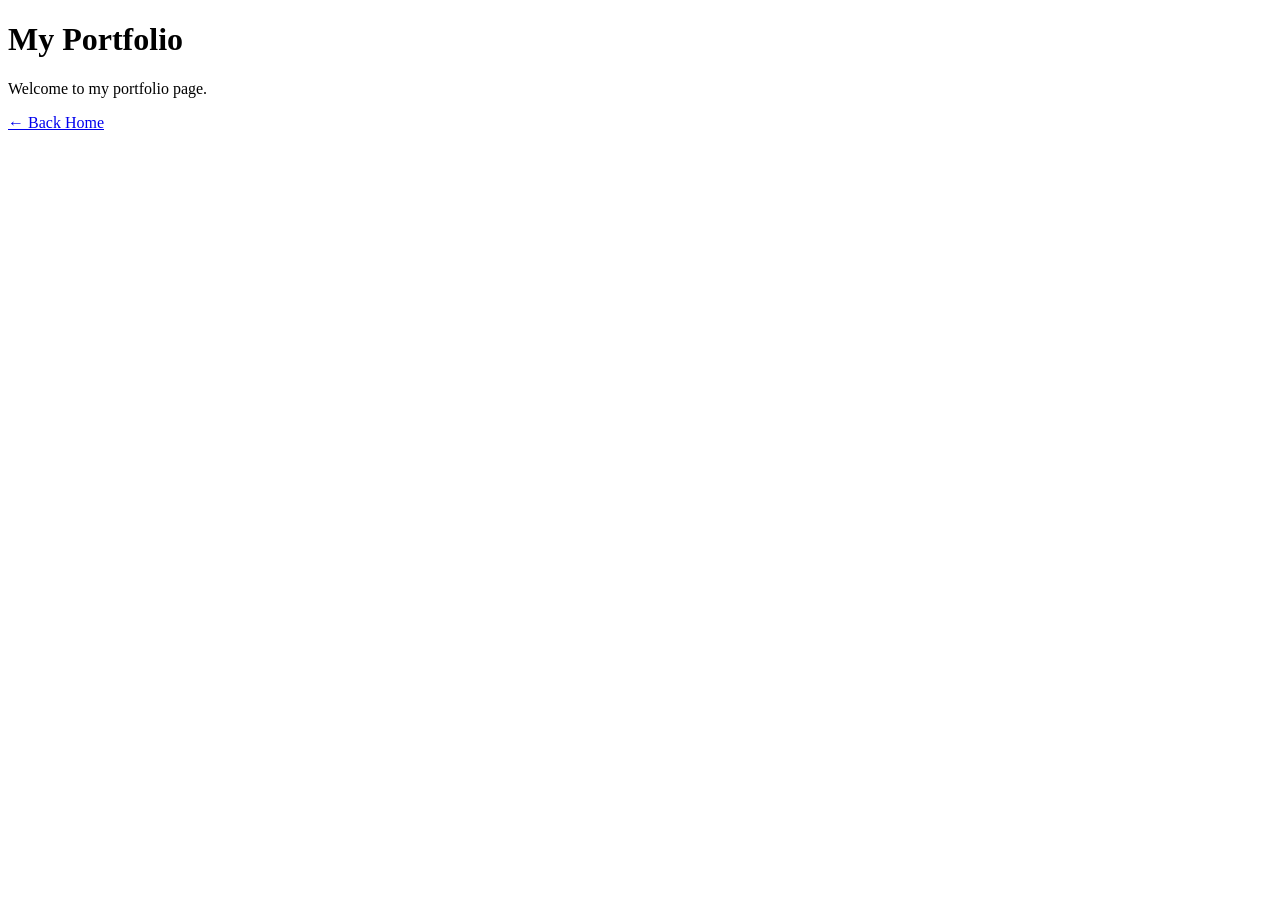
==== portfolio.html @ 26ca611a "Create portfolio.html" ====
<!DOCTYPE html>
<html>
<head>
    <title>My Portfolio</title>
    <link rel="stylesheet" href="styles.css">
</head>
<body>

    <h1>My Portfolio</h1>

    <p>Welcome to my portfolio page.</p>

    <a href="index.html">← Back Home</a>

</body>
</html>
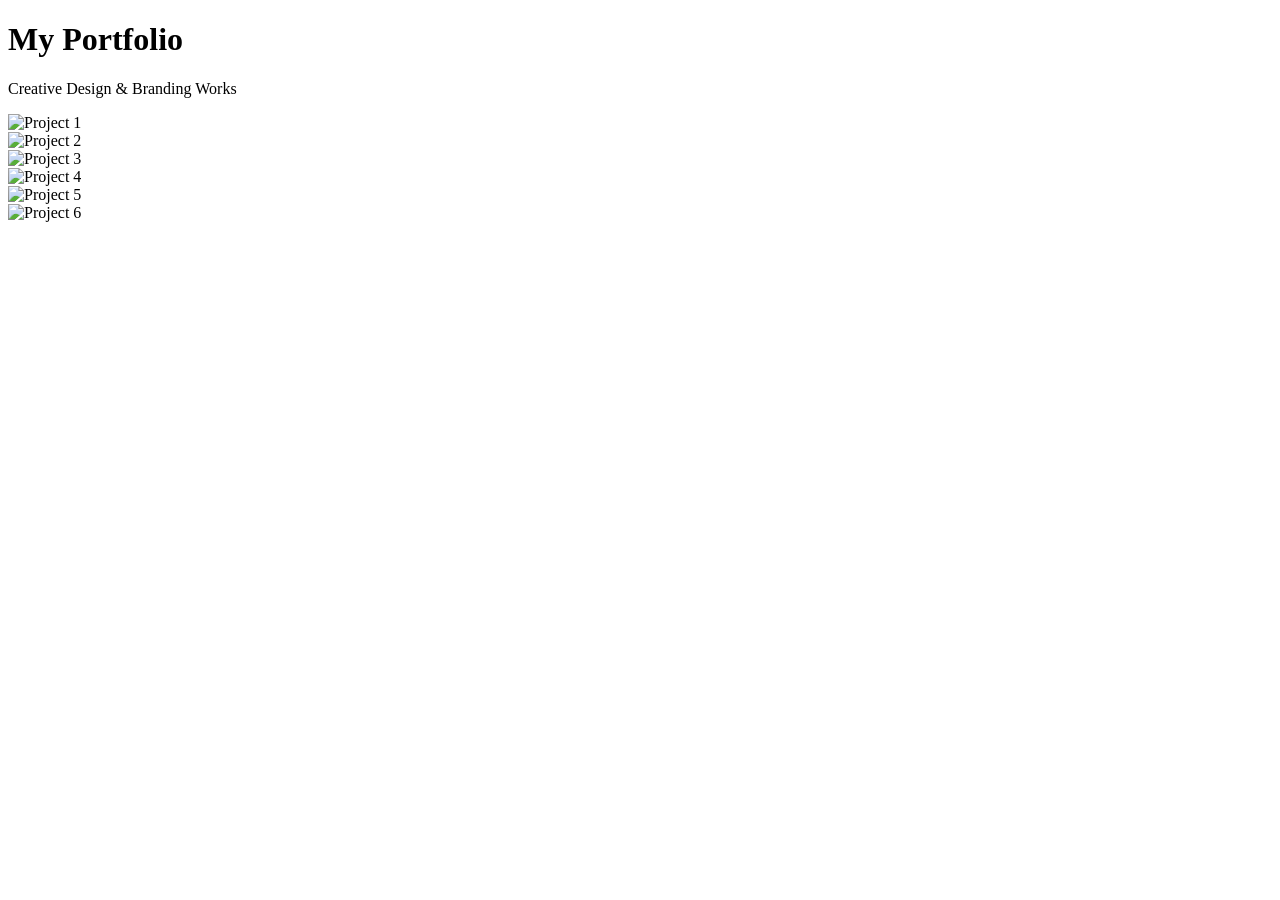
==== commit 399ce281: "Update portfolio.html" ====
--- a/portfolio.html
+++ b/portfolio.html
@@ -1,16 +1,49 @@
 <!DOCTYPE html>
-<html>
+<html lang="en">
 <head>
+    <meta charset="UTF-8">
+    <meta name="viewport" content="width=device-width, initial-scale=1.0">
     <title>My Portfolio</title>
     <link rel="stylesheet" href="styles.css">
 </head>
 <body>
 
-    <h1>My Portfolio</h1>
+    <header class="header">
+        <h1>My Portfolio</h1>
+        <p>Creative Design & Branding Works</p>
+    </header>
 
-    <p>Welcome to my portfolio page.</p>
+    <main class="portfolio-container">
 
-    <a href="index.html">← Back Home</a>
+        <div class="gallery">
+
+            <div class="item">
+                <img src="images/work1.jpg" alt="Project 1">
+            </div>
+
+            <div class="item">
+                <img src="images/work2.jpg" alt="Project 2">
+            </div>
+
+            <div class="item">
+                <img src="images/work3.jpg" alt="Project 3">
+            </div>
+
+            <div class="item">
+                <img src="images/work4.jpg" alt="Project 4">
+            </div>
+
+            <div class="item">
+                <img src="images/work5.jpg" alt="Project 5">
+            </div>
+
+            <div class="item">
+                <img src="images/work6.jpg" alt="Project 6">
+            </div>
+
+        </div>
+
+    </main>
 
 </body>
 </html>
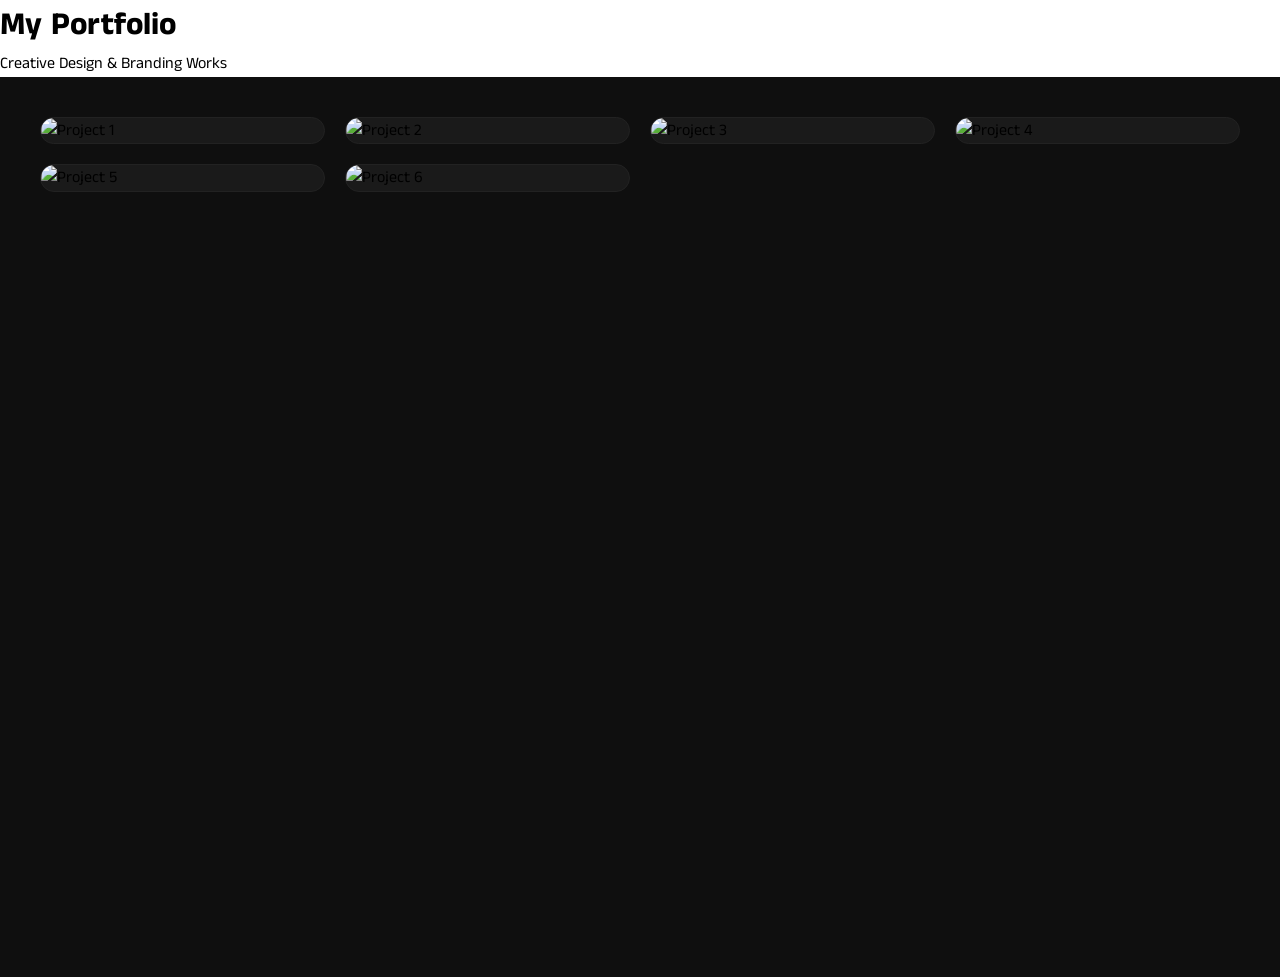
==== commit 9b4fd3a8: "Update portfolio.html" ====
--- a/portfolio.html
+++ b/portfolio.html
@@ -4,7 +4,7 @@
     <meta charset="UTF-8">
     <meta name="viewport" content="width=device-width, initial-scale=1.0">
     <title>My Portfolio</title>
-    <link rel="stylesheet" href="styles.css">
+    <link rel="stylesheet" href="style.css">
 </head>
 <body>
 
--- a/style.css
+++ b/style.css
@@ -0,0 +1,589 @@
+@import url('https://fonts.googleapis.com/css2?family=Inter:wght@400;600;700;800&family=Anton+SC&family=Anek+Tamil:wght@200;400;500;600;700&display=swap');
+
+* {
+  margin: 0;
+  padding: 0;
+  box-sizing: border-box;
+}
+
+:root {
+  --maya-green: #105D0D;
+  --maya-sage: #9EBB9D;
+  --maya-amber: #FFAA00;
+  --maya-teal: #00403F;
+  --maya-dark-green: #0A4908;
+}
+
+body {
+  font-family: 'Anek Tamil', sans-serif;
+  color: #000;
+  background: #fff;
+  line-height: 1.6;
+}
+
+/* Navbar */
+.navbar {
+  position: fixed;
+  top: 0;
+  left: 0;
+  right: 0;
+  z-index: 50;
+  background: rgba(255, 255, 255, 0.95);
+  backdrop-filter: blur(4px);
+  border-bottom: 1px solid #f3f4f6;
+}
+
+.navbar-container {
+  max-width: 1280px;
+  margin: 0 auto;
+  padding: 0 1.25rem;
+  display: flex;
+  align-items: center;
+  justify-content: space-between;
+  height: 56px;
+}
+
+.nav-left {
+  display: none;
+  align-items: center;
+  gap: 1.5rem;
+}
+
+.nav-left.active {
+  display: flex;
+}
+
+.nav-link {
+  font-family: 'Inter', sans-serif;
+  font-size: 12px;
+  font-weight: 600;
+  color: var(--maya-green);
+  text-decoration: none;
+  display: flex;
+  align-items: center;
+  gap: 0.375rem;
+  transition: color 0.3s ease;
+  letter-spacing: 0.05em;
+}
+
+.nav-link:hover {
+  color: var(--maya-amber);
+}
+
+.nav-right {
+  display: none;
+  align-items: center;
+  gap: 1.25rem;
+  margin-left: auto;
+}
+
+.nav-right.active {
+  display: flex;
+}
+
+.brand-name {
+  font-family: 'Inter', sans-serif;
+  font-size: 12px;
+  font-weight: 600;
+  color: var(--maya-green);
+  letter-spacing: 0.1em;
+}
+
+.hamburger {
+  display: flex;
+  flex-direction: column;
+  gap: 5px;
+  background: none;
+  border: none;
+  cursor: pointer;
+  margin-left: auto;
+}
+
+.hamburger span {
+  display: block;
+  width: 24px;
+  height: 2px;
+  background: var(--maya-green);
+  transition: all 0.3s ease;
+}
+
+.hamburger.active span:nth-child(1) {
+  transform: rotate(45deg) translate(9px, 9px);
+}
+
+.hamburger.active span:nth-child(2) {
+  opacity: 0;
+}
+
+.hamburger.active span:nth-child(3) {
+  transform: rotate(-45deg) translate(7px, -7px);
+}
+
+.mobile-menu {
+  display: none;
+  flex-direction: column;
+  gap: 1rem;
+  background: #fff;
+  border-top: 1px solid #f3f4f6;
+  padding: 1rem 1.25rem;
+}
+
+.mobile-menu.active {
+  display: flex;
+}
+
+.mobile-nav-link {
+  font-family: 'Inter', sans-serif;
+  font-size: 14px;
+  font-weight: 600;
+  color: var(--maya-green);
+  text-decoration: none;
+  letter-spacing: 0.05em;
+}
+
+@media (min-width: 768px) {
+  .nav-left.active,
+  .nav-left {
+    display: flex;
+  }
+  
+  .nav-right.active,
+  .nav-right {
+    display: flex;
+  }
+  
+  .hamburger {
+    display: none;
+  }
+  
+  .mobile-menu {
+    display: none !important;
+  }
+}
+
+/* Hero Section */
+.hero {
+  min-height: 100vh;
+  padding-top: 56px;
+  background: #fff;
+  display: flex;
+  align-items: center;
+  overflow: hidden;
+}
+
+.hero-content {
+  max-width: 1280px;
+  margin: 0 auto;
+  padding: 3rem 1.25rem;
+  width: 100%;
+  display: flex;
+  flex-direction: column-reverse;
+  gap: 2.5rem;
+  align-items: center;
+}
+
+.hero-left {
+  flex: 1;
+  display: flex;
+  flex-direction: column;
+  gap: 1.5rem;
+}
+
+.hero-text {
+  display: flex;
+  flex-direction: column;
+  gap: 1.25rem;
+}
+
+.hero-title {
+  font-family: 'Anton SC', sans-serif;
+  font-size: 2rem;
+  line-height: 0.93;
+  font-weight: 400;
+  text-transform: uppercase;
+}
+
+@media (min-width: 640px) {
+  .hero-title {
+    font-size: 3rem;
+  }
+}
+
+@media (min-width: 1024px) {
+  .hero-title {
+    font-size: 7.5rem;
+  }
+  
+  .hero-content {
+    flex-direction: row;
+    align-items: flex-start;
+    padding: 3rem 2.5rem;
+    gap: 3rem;
+  }
+}
+
+.text-green {
+  color: var(--maya-green);
+}
+
+.text-amber {
+  color: var(--maya-amber);
+}
+
+.hero-description {
+  font-family: 'Anek Tamil', sans-serif;
+  font-weight: 200;
+  font-size: 13px;
+  line-height: 23px;
+  text-align: justify;
+  text-transform: capitalize;
+  max-width: 610px;
+  color: #000;
+}
+
+.social-icons {
+  display: flex;
+  align-items: center;
+  gap: 1.75rem;
+}
+
+.social-link {
+  display: flex;
+  align-items: center;
+  justify-content: center;
+  opacity: 1;
+  transition: opacity 0.3s ease;
+}
+
+.social-link:hover {
+  opacity: 0.7;
+}
+
+.hero-circle {
+  flex-shrink: 0;
+  width: 280px;
+  height: 280px;
+  display: flex;
+  align-items: center;
+  justify-content: center;
+}
+
+@media (min-width: 640px) {
+  .hero-circle {
+    width: 380px;
+    height: 380px;
+  }
+}
+
+@media (min-width: 1024px) {
+  .hero-circle {
+    width: 500px;
+    height: 500px;
+  }
+}
+
+.hero-circle svg {
+  width: 100%;
+  height: 100%;
+}
+
+/* Services Section */
+.services {
+  background: var(--maya-sage);
+  padding: 3.5rem 1.25rem;
+}
+
+@media (min-width: 1024px) {
+  .services {
+    padding: 5rem 1.25rem;
+  }
+}
+
+.section-title {
+  font-family: 'Anek Tamil', sans-serif;
+  font-weight: 500;
+  font-size: 2rem;
+  text-transform: uppercase;
+  text-align: center;
+  margin-bottom: 3rem;
+  letter-spacing: 0.05em;
+}
+
+@media (min-width: 640px) {
+  .section-title {
+    font-size: 2.25rem;
+  }
+}
+
+@media (min-width: 1024px) {
+  .section-title {
+    font-size: 2.75rem;
+  }
+}
+
+.services-title {
+  color: #fff;
+}
+
+.services-grid {
+  max-width: 1280px;
+  margin: 0 auto;
+  display: grid;
+  grid-template-columns: 1fr;
+  gap: 1.25rem;
+}
+
+@media (min-width: 640px) {
+  .services-grid {
+    grid-template-columns: repeat(2, 1fr);
+  }
+}
+
+@media (min-width: 1280px) {
+  .services-grid {
+    grid-template-columns: repeat(4, 1fr);
+  }
+}
+
+.service-card {
+  background: #fff;
+  border-radius: 72px 0 72px 72px;
+  padding: 2rem;
+  display: flex;
+  flex-direction: column;
+  align-items: flex-end;
+  gap: 2rem;
+}
+
+.service-title {
+  font-family: 'Anek Tamil', sans-serif;
+  font-weight: 500;
+  font-size: 1.25rem;
+  color: #000;
+  text-transform: uppercase;
+  align-self: flex-end;
+}
+
+.service-description {
+  font-family: 'Anek Tamil', sans-serif;
+  font-weight: 200;
+  font-size: 17px;
+  color: #000;
+  text-align: justify;
+  text-transform: lowercase;
+  line-height: normal;
+}
+
+/* Works Section */
+.works {
+  background: #fff;
+  padding: 3.5rem 1.25rem;
+}
+
+@media (min-width: 1024px) {
+  .works {
+    padding: 5rem 1.25rem;
+  }
+}
+
+.works .section-title {
+  color: var(--maya-green);
+  margin-bottom: 3rem;
+}
+
+.portfolio-desktop {
+  display: none;
+  position: relative;
+  height: 480px;
+  max-width: 1280px;
+  margin: 0 auto 2.5rem;
+}
+
+@media (min-width: 1024px) {
+  .portfolio-desktop {
+    display: block;
+  }
+}
+
+.portfolio-item {
+  position: absolute;
+  width: 22%;
+  height: 355px;
+  overflow: hidden;
+  border-radius: 4px;
+  background-size: cover;
+  background-position: center;
+}
+
+.portfolio-item img {
+  width: 100%;
+  height: 115%;
+  object-fit: cover;
+  object-position: top;
+}
+
+.portfolio-mobile {
+  display: flex;
+  gap: 1rem;
+  overflow-x: auto;
+  padding-bottom: 1rem;
+  scroll-snap-type: x mandatory;
+  margin-bottom: 2.5rem;
+}
+
+@media (min-width: 1024px) {
+  .portfolio-mobile {
+    display: none;
+  }
+}
+
+.portfolio-item-mobile {
+  flex-shrink: 0;
+  scroll-snap-align: start;
+  width: 240px;
+  height: 300px;
+  overflow: hidden;
+  border-radius: 4px;
+  background-size: cover;
+  background-position: center;
+}
+
+.portfolio-item-mobile img {
+  width: 100%;
+  height: 115%;
+  object-fit: cover;
+  object-position: top;
+}
+
+.see-more-btn {
+  display: block;
+  margin-left: auto;
+  background: rgba(205, 207, 198, 0.6);
+  color: var(--maya-green);
+  font-family: 'Inter', sans-serif;
+  font-weight: 600;
+  font-size: 0.875rem;
+  border: none;
+  border-radius: 20px;
+  padding: 0.625rem 2rem;
+  cursor: pointer;
+  transition: background 0.3s ease;
+}
+
+.see-more-btn:hover {
+  background: rgba(205, 207, 198, 0.85);
+}
+
+/* About Section */
+.about {
+  background: rgba(255, 170, 0, 0.6);
+  padding: 3.5rem 1.25rem;
+  text-align: center;
+}
+
+@media (min-width: 1024px) {
+  .about {
+    padding: 5rem 1.25rem;
+  }
+}
+
+.about-title {
+  color: var(--maya-green);
+}
+
+.about-description {
+  font-family: 'Anek Tamil', sans-serif;
+  font-weight: 400;
+  font-size: 1.125rem;
+  color: var(--maya-dark-green);
+  text-transform: uppercase;
+  line-height: normal;
+  max-width: 56rem;
+  margin: 0 auto 1.5rem;
+}
+
+@media (min-width: 640px) {
+  .about-description {
+    font-size: 1.5rem;
+  }
+}
+
+.about-footer {
+  margin-top: 1.5rem;
+  padding-top: 1rem;
+  border-top: 1px solid rgba(0, 0, 0, 0.1);
+}
+
+.copyright {
+  font-family: 'Anek Tamil', sans-serif;
+  font-weight: 500;
+  font-size: 1.25rem;
+  color: #000;
+  text-transform: uppercase;
+}
+
+@media (min-width: 640px) {
+  .copyright {
+    font-size: 1.5rem;
+  }
+}
+
+/* Scrollbar styling */
+::-webkit-scrollbar {
+  height: 6px;
+}
+
+::-webkit-scrollbar-track {
+  background: #f1f1f1;
+}
+
+::-webkit-scrollbar-thumb {
+  background: var(--maya-sage);
+  border-radius: 3px;
+}
+
+::-webkit-scrollbar-thumb:hover {
+  background: var(--maya-green);
+}
+/* ===== PORTFOLIO GALLERY ===== */
+
+.portfolio-container {
+    padding: 40px;
+    background: #0f0f0f;
+    min-height: 100vh;
+}
+
+
+
+/* Grid layout */
+.gallery {
+    display: grid;
+    grid-template-columns: repeat(auto-fit, minmax(250px, 1fr));
+    gap: 20px;
+}
+
+/* Each image box */
+.item {
+    overflow: hidden;
+    border-radius: 15px;
+    border: 1px solid #222;
+    background: #1a1a1a;
+    transition: 0.3s;
+}
+
+/* Image style */
+.item img {
+    width: 100%;
+    display: block;
+    transition: 0.4s ease;
+}
+
+/* Hover effect */
+.item:hover {
+    transform: scale(1.03);
+    border-color: #ff4d4d;
+}
+
+.item:hover img {
+    transform: scale(1.1);
+}
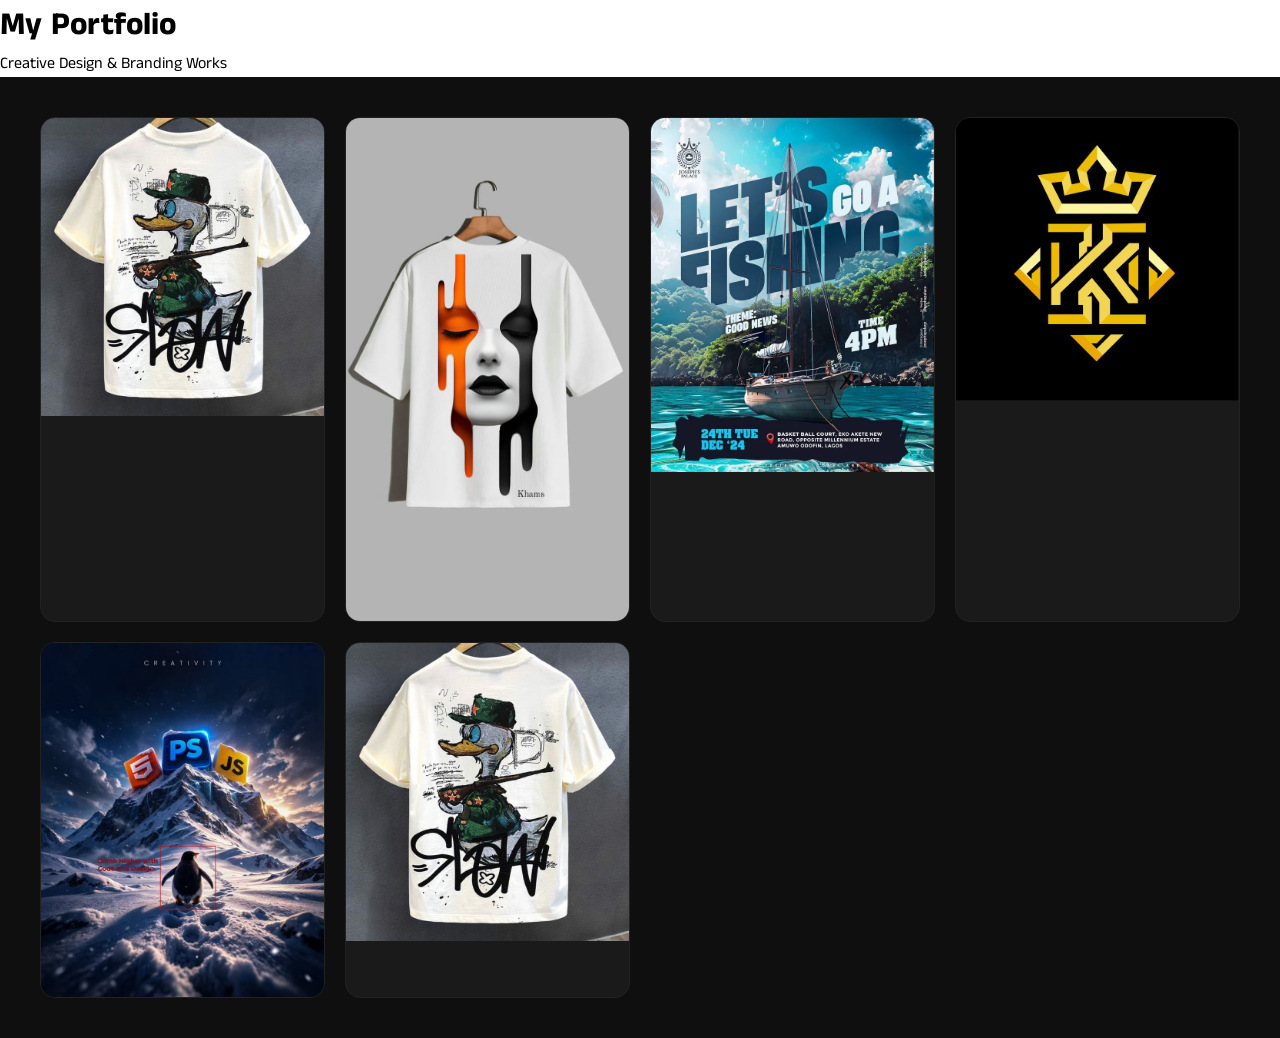
==== commit 3dbccaac: "Update portfolio.html" ====
--- a/portfolio.html
+++ b/portfolio.html
@@ -18,27 +18,27 @@
         <div class="gallery">
 
             <div class="item">
-                <img src="images/work1.jpg" alt="Project 1">
+                <img src="content/1.jpg" alt="Project 1">
             </div>
 
             <div class="item">
-                <img src="images/work2.jpg" alt="Project 2">
+                <img src="content/A1.jpg" alt="Project 2">
             </div>
 
             <div class="item">
-                <img src="images/work3.jpg" alt="Project 3">
+                <img src="content/A2.webp" alt="Project 3">
             </div>
 
             <div class="item">
-                <img src="images/work4.jpg" alt="Project 4">
+                <img src="content/A3.jpg" alt="Project 4">
             </div>
 
             <div class="item">
-                <img src="images/work5.jpg" alt="Project 5">
+                <img src="content/A.jpg" alt="Project 5">
             </div>
 
             <div class="item">
-                <img src="images/work6.jpg" alt="Project 6">
+                <img src="content/1.jpg" alt="Project 6">
             </div>
 
         </div>
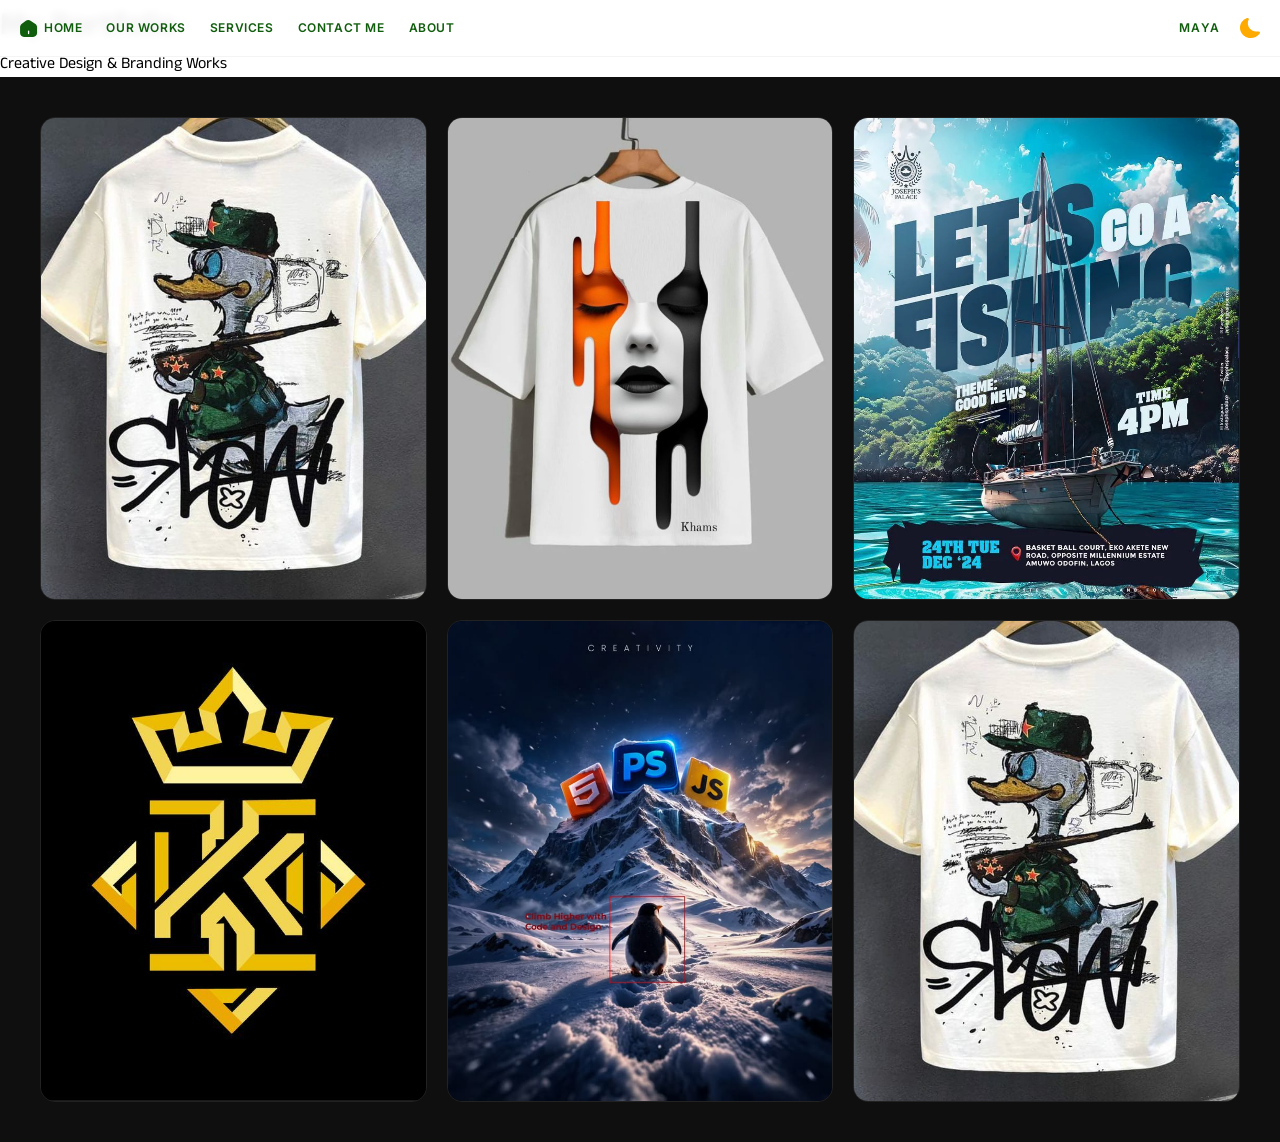
==== commit 54d57438: "organize" ====
--- a/portfolio.html
+++ b/portfolio.html
@@ -4,9 +4,53 @@
     <meta charset="UTF-8">
     <meta name="viewport" content="width=device-width, initial-scale=1.0">
     <title>My Portfolio</title>
-    <link rel="stylesheet" href="style.css">
+    <link rel="stylesheet" href="./style/portfolio.css">
 </head>
 <body>
+
+
+  <!-- Navbar -->
+  <nav class="navbar">
+    <div class="navbar-container">
+      <!-- Left: nav links -->
+      <div class="nav-left">
+        <a href="./index.html" class="nav-link">
+          <svg width="18" height="17" viewBox="0 0 21 20" fill="none">
+            <path d="M18.05 4.81774L12.29 0.787741C10.72 -0.312259 8.31001 -0.25226 6.8 0.91774L1.79 4.82774C0.79 5.60774 0 7.20774 0 8.46775V15.3678C0 17.9177 2.07 19.9978 4.62 19.9978H15.4C17.95 19.9978 20.02 17.9277 20.02 15.3778V8.59775C20.02 7.24774 19.15 5.58774 18.05 4.81774ZM10.76 15.9978C10.76 16.4078 10.42 16.7478 10.01 16.7478C9.60001 16.7478 9.26001 16.4078 9.26001 15.9978V12.9978C9.26001 12.5878 9.60001 12.2478 10.01 12.2478C10.42 12.2478 10.76 12.5878 10.76 12.9978V15.9978Z" fill="#105D0D"/>
+          </svg>
+          <span>HOME</span>
+        </a>
+        <a href="#works" class="nav-link">OUR WORKS</a>
+        <a href="#services" class="nav-link">SERVICES</a>
+        <a href="#contact" class="nav-link">CONTACT ME</a>
+        <a href="#about" class="nav-link">ABOUT</a>
+      </div>
+
+      <!-- Right: brand + icon -->
+      <div class="nav-right">
+        <span class="brand-name">MAYA</span>
+        <svg width="20" height="20" viewBox="0 0 20 20" fill="none">
+          <path d="M19.8377 13.9368C19.6726 13.6667 19.2083 13.2464 18.0525 13.4465C17.4127 13.5566 16.7626 13.6066 16.1125 13.5766C13.7081 13.4766 11.5308 12.406 10.0138 10.7551C8.67235 9.30434 7.84677 7.4133 7.83645 5.37222C7.83645 4.23162 8.06352 3.13104 8.52788 2.09049C8.98193 1.07996 8.66203 0.549675 8.43501 0.329558C8.19767 0.0994366 7.64038 -0.220733 6.54655 0.2195C2.32599 1.94041 -0.284764 6.04258 0.0248116 10.4349C0.334388 14.5671 3.32696 18.099 7.28953 19.4297C8.23895 19.7499 9.23991 19.94 10.2718 19.98C10.4369 19.99 10.602 20 10.7671 20C14.2241 20 17.4643 18.4192 19.5075 15.7277C20.1989 14.7972 20.0132 14.2069 19.8377 13.9368Z" fill="#FFAA00"/>
+        </svg>
+      </div>
+
+      <!-- Mobile: hamburger -->
+      <button class="hamburger" id="hamburger" aria-label="Toggle menu">
+        <span></span>
+        <span></span>
+        <span></span>
+      </button>
+    </div>
+
+    <!-- Mobile menu -->
+    <div class="mobile-menu" id="mobileMenu">
+      <a href="#hero" class="mobile-nav-link">HOME</a>
+      <a href="#works" class="mobile-nav-link">OUR WORKS</a>
+      <a href="#services" class="mobile-nav-link">SERVICES</a>
+      <a href="#contact" class="mobile-nav-link">CONTACT ME</a>
+      <a href="#about" class="mobile-nav-link">ABOUT</a>
+    </div>
+  </nav>
 
     <header class="header">
         <h1>My Portfolio</h1>
--- a/style/portfolio.css
+++ b/style/portfolio.css
@@ -0,0 +1,42 @@
+@import url("./style.css");
+
+.portfolio-container {
+    padding: 40px;
+    background: #0f0f0f;
+    min-height: 100vh;
+}
+
+
+/* Grid layout */
+.gallery {
+    display: grid;
+    grid-template-columns: repeat(auto-fit, minmax(360px, 1fr));
+    gap: 20px;
+}
+
+/* Each image box */
+.item {
+    overflow: hidden;
+    border-radius: 15px;
+    border: 1px solid #222;
+    transition: 0.3s;
+}
+
+/* Image style */
+.item img {
+    width: 100%;
+    aspect-ratio: 4/5;
+    object-fit: cover;
+    display: block;
+    transition: 0.4s ease;
+}
+
+/* Hover effect */
+.item:hover {
+    transform: scale(1.03);
+    border-color: #ff4d4d;
+}
+
+.item:hover img {
+    transform: scale(1.1);
+}
